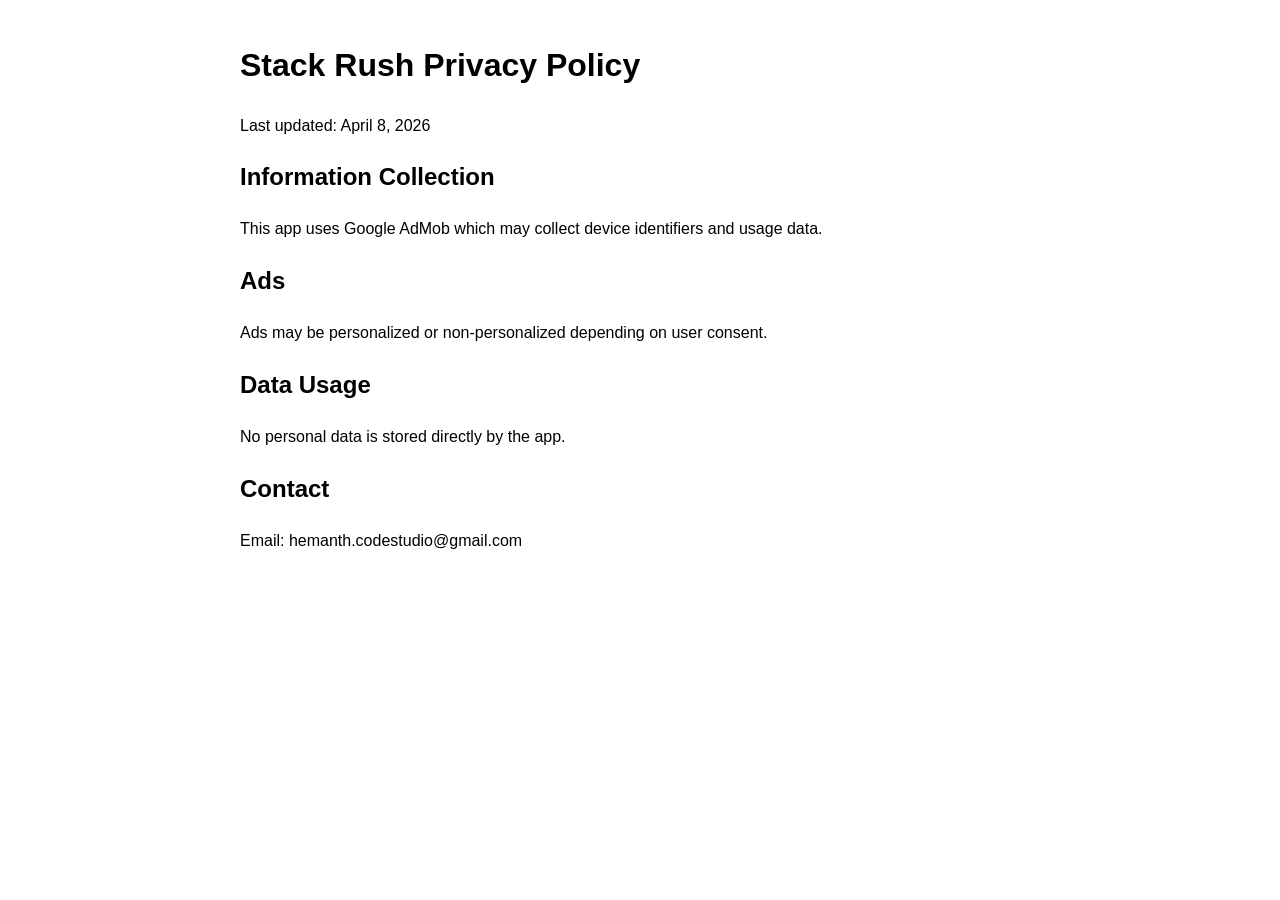
==== privacy-policy/index.html @ 5eec3f93 "Add privacy policy HTML file" ====
<!doctype html>
<html>
<head>
  <meta charset="utf-8">
  <meta name="viewport" content="width=device-width, initial-scale=1">
  <title>Stack Rush Privacy Policy</title>
</head>
<body style="font-family:Arial;max-width:800px;margin:40px auto;line-height:1.6;">
  <h1>Stack Rush Privacy Policy</h1>
  <p>Last updated: April 8, 2026</p>

  <h2>Information Collection</h2>
  <p>This app uses Google AdMob which may collect device identifiers and usage data.</p>

  <h2>Ads</h2>
  <p>Ads may be personalized or non-personalized depending on user consent.</p>

  <h2>Data Usage</h2>
  <p>No personal data is stored directly by the app.</p>

  <h2>Contact</h2>
  <p>Email: hemanth.codestudio@gmail.com</p>
</body>
</html>
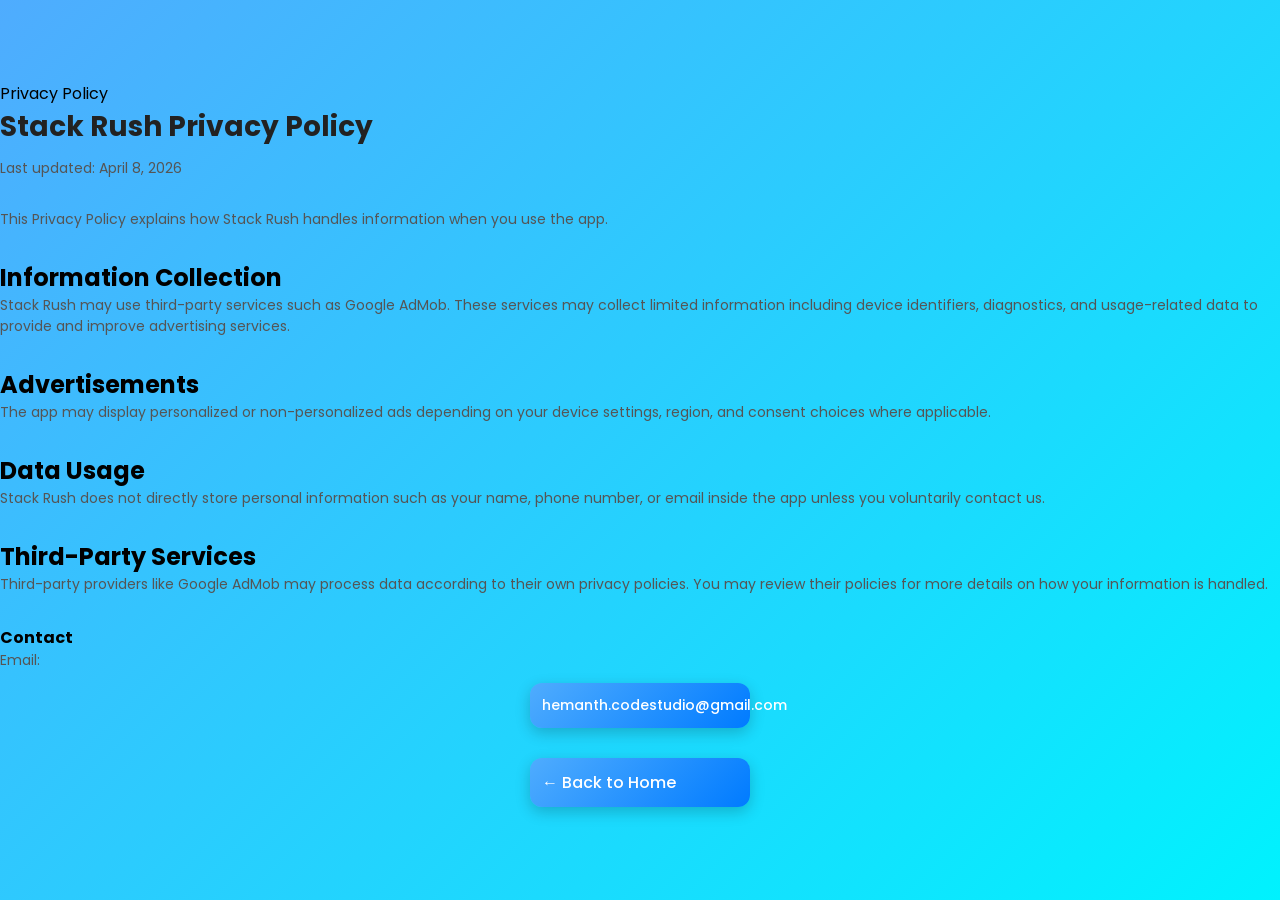
==== commit ae78ae03: "Revise privacy policy HTML structure and content Updated the privacy policy layout and content for c" ====
--- a/privacy-policy/index.html
+++ b/privacy-policy/index.html
@@ -1,24 +1,63 @@
 <!doctype html>
-<html>
+<html lang="en">
 <head>
   <meta charset="utf-8">
   <meta name="viewport" content="width=device-width, initial-scale=1">
   <title>Stack Rush Privacy Policy</title>
+  <link rel="preconnect" href="https://fonts.googleapis.com">
+  <link rel="preconnect" href="https://fonts.gstatic.com" crossorigin>
+  <link href="https://fonts.googleapis.com/css2?family=Poppins:wght@300;400;500;600;700&display=swap" rel="stylesheet">
+  <link rel="stylesheet" href="../css/styles.css">
 </head>
-<body style="font-family:Arial;max-width:800px;margin:40px auto;line-height:1.6;">
-  <h1>Stack Rush Privacy Policy</h1>
-  <p>Last updated: April 8, 2026</p>
+<body>
+  <div class="page-card">
+    <span class="page-badge">Privacy Policy</span>
+    <h1>Stack Rush Privacy Policy</h1>
+    <p class="last-updated">Last updated: April 8, 2026</p>
 
-  <h2>Information Collection</h2>
-  <p>This app uses Google AdMob which may collect device identifiers and usage data.</p>
+    <p class="intro">
+      This Privacy Policy explains how Stack Rush handles information when you use the app.
+    </p>
 
-  <h2>Ads</h2>
-  <p>Ads may be personalized or non-personalized depending on user consent.</p>
+    <div class="section">
+      <h2>Information Collection</h2>
+      <p>
+        Stack Rush may use third-party services such as Google AdMob. These services may collect
+        limited information including device identifiers, diagnostics, and usage-related data to
+        provide and improve advertising services.
+      </p>
+    </div>
 
-  <h2>Data Usage</h2>
-  <p>No personal data is stored directly by the app.</p>
+    <div class="section">
+      <h2>Advertisements</h2>
+      <p>
+        The app may display personalized or non-personalized ads depending on your device settings,
+        region, and consent choices where applicable.
+      </p>
+    </div>
 
-  <h2>Contact</h2>
-  <p>Email: hemanth.codestudio@gmail.com</p>
+    <div class="section">
+      <h2>Data Usage</h2>
+      <p>
+        Stack Rush does not directly store personal information such as your name, phone number,
+        or email inside the app unless you voluntarily contact us.
+      </p>
+    </div>
+
+    <div class="section">
+      <h2>Third-Party Services</h2>
+      <p>
+        Third-party providers like Google AdMob may process data according to their own privacy
+        policies. You may review their policies for more details on how your information is handled.
+      </p>
+    </div>
+
+    <div class="contact-box">
+      <strong>Contact</strong>
+      <p>Email: <a href="mailto:hemanth.codestudio@gmail.com">hemanth.codestudio@gmail.com</a></p>
+    </div>
+
+    <a class="back-link" href="/codestudio-site/">← Back to Home</a>
+  </div>
 </body>
 </html>
--- a/css/styles.css
+++ b/css/styles.css
@@ -0,0 +1,88 @@
+/* Reset */
+* {
+  margin: 0;
+  padding: 0;
+  box-sizing: border-box;
+}
+
+/* Background */
+body {
+  font-family: 'Poppins', 'Segoe UI', sans-serif;
+  background: linear-gradient(135deg, #4facfe, #00f2fe);
+  min-height: 100vh;
+  display: flex;
+  align-items: center;
+  justify-content: center;
+}
+
+/* Card */
+.container {
+  width: 90%;
+  max-width: 500px;
+  background: rgba(255, 255, 255, 0.85);
+  backdrop-filter: blur(10px);
+  padding: 40px 30px;
+  border-radius: 20px;
+  text-align: center;
+  box-shadow: 0 20px 50px rgba(0,0,0,0.15);
+  animation: fadeIn 0.6s ease-in-out;
+}
+
+/* Title */
+h1 {
+  font-size: 28px;
+  margin-bottom: 10px;
+  color: #222;
+}
+
+/* Subtitle */
+p {
+  color: #555;
+  font-size: 14px;
+  margin-bottom: 30px;
+}
+
+/* Buttons container */
+ul {
+  list-style: none;
+}
+
+/* Buttons */
+a {
+  display: block;
+  margin: 12px auto;
+  padding: 12px;
+  width: 220px;
+  border-radius: 12px;
+  text-decoration: none;
+  color: white;
+  font-weight: 500;
+  background: linear-gradient(135deg, #4facfe, #007bff);
+  box-shadow: 0 5px 15px rgba(0,0,0,0.2);
+  transition: all 0.3s ease;
+}
+
+/* Hover effect */
+a:hover {
+  transform: translateY(-3px) scale(1.03);
+  box-shadow: 0 10px 25px rgba(0,0,0,0.25);
+}
+
+/* Footer */
+footer {
+  margin-top: 25px;
+  font-size: 12px;
+  color: #777;
+}
+
+/* Animation */
+@keyframes fadeIn {
+  from {
+    opacity: 0;
+    transform: translateY(20px);
+  }
+  to {
+    opacity: 1;
+    transform: translateY(0);
+  }
+}
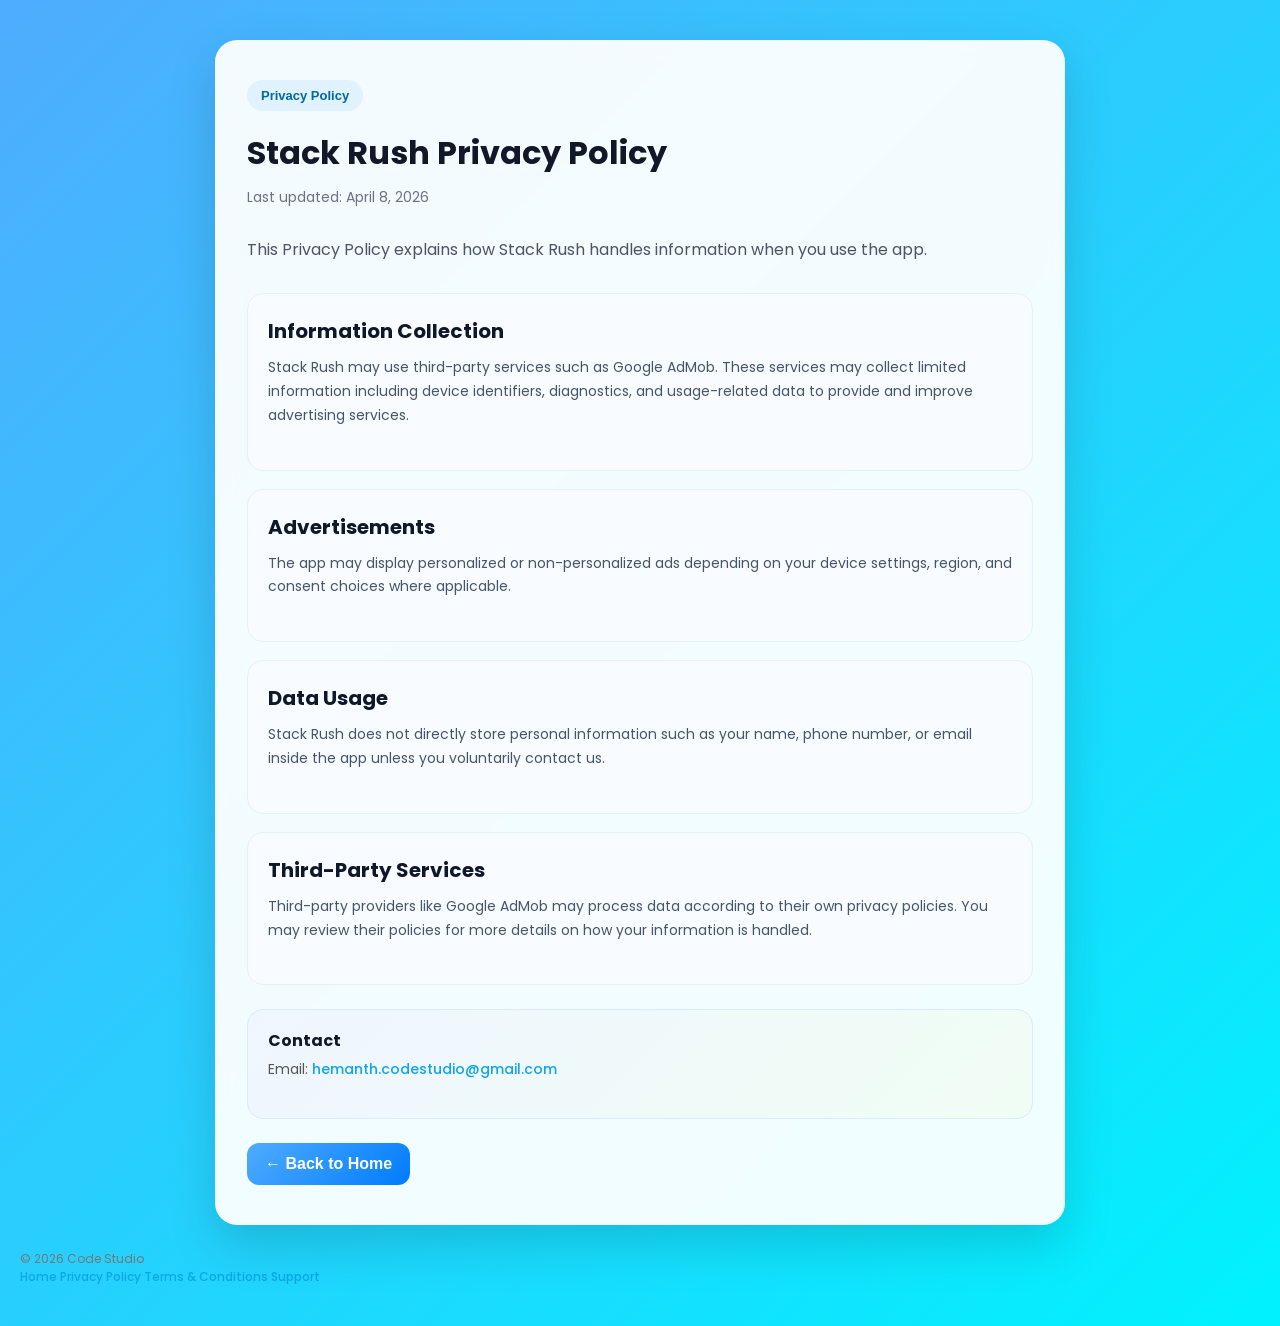
==== commit 5b5394a6: "Add footer section to privacy policy page" ====
--- a/privacy-policy/index.html
+++ b/privacy-policy/index.html
@@ -59,5 +59,16 @@
 
     <a class="back-link" href="/codestudio-site/">← Back to Home</a>
   </div>
+  <footer class="site-footer">
+  <div class="footer-nav">
+    <div class="footer-brand">© 2026 Code Studio</div>
+    <div class="footer-links">
+      <a href="/codestudio-site/">Home</a>
+      <a href="/codestudio-site/privacy-policy/" class="active">Privacy Policy</a>
+      <a href="/codestudio-site/terms/">Terms & Conditions</a>
+      <a href="/codestudio-site/support/">Support</a>
+    </div>
+  </div>
+</footer>
 </body>
 </html>
--- a/css/styles.css
+++ b/css/styles.css
@@ -1,21 +1,27 @@
-/* Reset */
+/* ================= RESET ================= */
 * {
   margin: 0;
   padding: 0;
   box-sizing: border-box;
 }
 
-/* Background */
+/* ================= BODY ================= */
 body {
-  font-family: 'Poppins', 'Segoe UI', sans-serif;
+  font-family: 'Poppins', 'Segoe UI', Arial, sans-serif;
   background: linear-gradient(135deg, #4facfe, #00f2fe);
   min-height: 100vh;
+  padding: 40px 20px;
+  color: #1f2937;
+}
+
+/* Center only homepage */
+.home-center {
   display: flex;
   align-items: center;
   justify-content: center;
 }
 
-/* Card */
+/* ================= HOME PAGE ================= */
 .container {
   width: 90%;
   max-width: 500px;
@@ -28,27 +34,125 @@
   animation: fadeIn 0.6s ease-in-out;
 }
 
-/* Title */
+/* ================= INNER PAGES ================= */
+.page-card {
+  max-width: 850px;
+  margin: 0 auto;
+  background: rgba(255, 255, 255, 0.94);
+  border-radius: 22px;
+  padding: 40px 32px;
+  box-shadow: 0 20px 50px rgba(0, 0, 0, 0.15);
+  backdrop-filter: blur(8px);
+}
+
+/* ================= BADGE ================= */
+.page-badge {
+  display: inline-block;
+  background: #e0f2fe;
+  color: #0369a1;
+  padding: 8px 14px;
+  border-radius: 999px;
+  font-size: 13px;
+  font-weight: 600;
+  margin-bottom: 18px;
+}
+
+/* ================= HEADINGS ================= */
 h1 {
+  font-size: 32px;
+  margin-bottom: 10px;
+  color: #111827;
+}
+
+/* Homepage override */
+.container h1 {
   font-size: 28px;
-  margin-bottom: 10px;
   color: #222;
 }
 
-/* Subtitle */
+/* ================= TEXT ================= */
 p {
   color: #555;
   font-size: 14px;
+  margin-bottom: 20px;
+}
+
+/* Inner page text */
+.intro {
+  font-size: 16px;
+  color: #4b5563;
   margin-bottom: 30px;
-}
-
-/* Buttons container */
+  line-height: 1.7;
+}
+
+.last-updated {
+  color: #6b7280;
+  font-size: 14px;
+  margin-bottom: 28px;
+}
+
+/* ================= SECTIONS ================= */
+.section {
+  background: #f8fbff;
+  border: 1px solid #e5f0ff;
+  border-radius: 16px;
+  padding: 22px 20px;
+  margin-bottom: 18px;
+}
+
+.section h2 {
+  font-size: 20px;
+  margin-bottom: 10px;
+  color: #0f172a;
+}
+
+.section p {
+  line-height: 1.7;
+  color: #475569;
+}
+
+/* ================= CONTACT ================= */
+.contact-box {
+  margin-top: 24px;
+  padding: 18px 20px;
+  border-radius: 16px;
+  background: linear-gradient(135deg, #eff6ff, #f0fdf4);
+  border: 1px solid #dbeafe;
+}
+
+.contact-box strong {
+  display: block;
+  margin-bottom: 6px;
+  color: #111827;
+}
+
+/* ================= LIST ================= */
 ul {
   list-style: none;
 }
 
-/* Buttons */
+ul.clean-list {
+  padding-left: 18px;
+  list-style: disc;
+  color: #475569;
+  line-height: 1.8;
+}
+
+/* ================= LINKS ================= */
+
+/* Default links (inner pages) */
 a {
+  color: #0ea5e9;
+  text-decoration: none;
+  font-weight: 500;
+}
+
+a:hover {
+  text-decoration: underline;
+}
+
+/* ================= HOME BUTTON LINKS ================= */
+.container a {
   display: block;
   margin: 12px auto;
   padding: 12px;
@@ -62,20 +166,39 @@
   transition: all 0.3s ease;
 }
 
-/* Hover effect */
-a:hover {
+.container a:hover {
   transform: translateY(-3px) scale(1.03);
   box-shadow: 0 10px 25px rgba(0,0,0,0.25);
-}
-
-/* Footer */
+  text-decoration: none;
+}
+
+/* ================= BACK BUTTON ================= */
+.back-link {
+  display: inline-block;
+  margin-top: 24px;
+  padding: 12px 18px;
+  border-radius: 12px;
+  background: linear-gradient(135deg, #4facfe, #007bff);
+  color: #fff;
+  text-decoration: none;
+  font-weight: 600;
+  transition: transform 0.25s ease, box-shadow 0.25s ease;
+}
+
+.back-link:hover {
+  transform: translateY(-2px);
+  box-shadow: 0 10px 24px rgba(0, 123, 255, 0.22);
+  text-decoration: none;
+}
+
+/* ================= FOOTER ================= */
 footer {
   margin-top: 25px;
   font-size: 12px;
   color: #777;
 }
 
-/* Animation */
+/* ================= ANIMATION ================= */
 @keyframes fadeIn {
   from {
     opacity: 0;
@@ -86,3 +209,27 @@
     transform: translateY(0);
   }
 }
+
+/* ================= RESPONSIVE ================= */
+@media (max-width: 640px) {
+  body {
+    padding: 20px 14px;
+  }
+
+  .page-card {
+    padding: 26px 18px;
+    border-radius: 18px;
+  }
+
+  h1 {
+    font-size: 26px;
+  }
+
+  .section h2 {
+    font-size: 18px;
+  }
+
+  .container {
+    padding: 30px 20px;
+  }
+}
